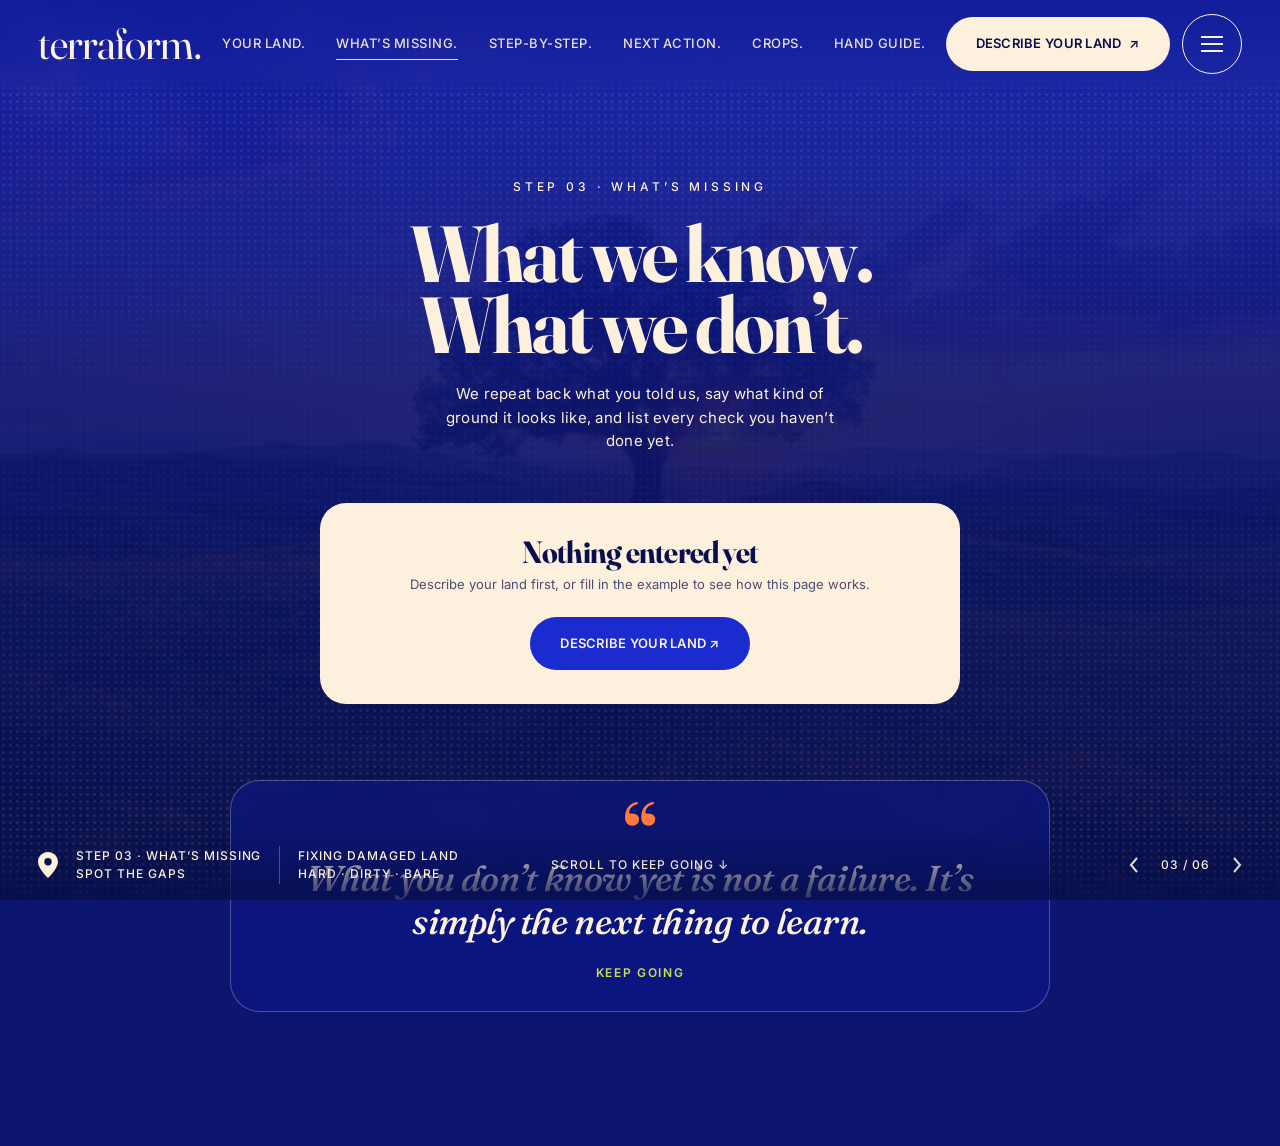
==== frontend/site/analysis.html @ 301af189 "refactor: organize into frontend and backend directories with unified launcher" ====
<!doctype html>
<html lang="en">
<head>
<meta charset="utf-8">
<meta name="viewport" content="width=device-width,initial-scale=1">
<title>What’s missing · Terraform</title>
<meta name="description" content="Terraform: a plain-language guide from bare, damaged ground to a safe first harvest. No lab, no machines, no jargon.">
<link rel="preconnect" href="https://fonts.googleapis.com"><link rel="preconnect" href="https://fonts.gstatic.com" crossorigin>
<link href="https://fonts.googleapis.com/css2?family=Fraunces:opsz,wght@9..144,300..800&family=Inter:wght@400;500;600;700&display=swap" rel="stylesheet">
<link rel="stylesheet" href="assets/css/style.css">
</head>
<body class="dim" data-page="analysis">

<div class="bg" aria-hidden="true"></div>
<header class="top">
  <a class="brand" href="index.html" aria-label="Terraform home">terraform.</a>
  <nav class="nav" aria-label="Primary"><a href="input.html">Your land.</a><a href="analysis.html" aria-current="page">What’s missing.</a><a href="protocol.html">Step-by-step.</a><a href="next-action.html">Next action.</a><a href="crops.html">Crops.</a><a href="#" data-open="guide">Hand guide.</a></nav>
  <div class="top-r">
    <a class="pill hide-s" href="input.html">Describe your land <span aria-hidden="true">↗</span></a>
    <button class="burger" id="burger" aria-label="Open menu"><i></i></button>
  </div>
</header>
<div class="menu" id="menu" role="dialog" aria-label="All pages">
  <div class="menu-top"><a class="brand" href="index.html">terraform.</a><button class="pill-ghost" data-close="menu">Close ✕</button></div>
  <ol><li><a href="index.html">Welcome</a></li><li><a href="input.html">Describe your land</a></li><li><a href="analysis.html">What’s missing</a></li><li><a href="protocol.html">Step-by-step fix</a></li><li><a href="next-action.html">Next action</a></li><li><a href="crops.html">Choose a crop</a></li><li><a href="timeframe.html">How long it takes</a></li><li><a href="planting.html">How to plant</a></li><li><a href="care-harvest.html">Care & harvest</a></li></ol>
  <p style="margin-top:30px"><a class="pill" href="#" data-open="guide">Open the hand guide ✋</a></p>
</div>
<div class="menu" id="guide" role="dialog" aria-label="Hand guide">
  <div class="menu-top"><a class="brand" href="index.html">terraform.</a><button class="pill-ghost" data-close="guide">Close ✕</button></div>
  <h2 class="display h-md" style="margin-bottom:10px">Your hands are the ruler.</h2>
  <p class="lede" style="margin-bottom:24px">This guide never asks for numbers from a machine. Every size is something you can measure with your body.</p>
  <ul class="guide-list"><li><b>A finger-length</b><span>From the tip of your pointing finger to where it meets your hand.</span></li><li><b>A hand’s span</b><span>Spread your hand wide, thumb tip to little-finger tip. About 20 cm.</span></li><li><b>A hand’s depth</b><span>As deep as your hand is long. Used for digging.</span></li><li><b>Knee-high</b><span>From the ground to your knee. About 45–50 cm.</span></li><li><b>Waist-high</b><span>From the ground to your waist. Good for climbing sticks.</span></li><li><b>A pace</b><span>One big step. About 1 metre.</span></li><li><b>A handful / two cupped palms</b><span>What one hand holds / what two hands cupped together hold.</span></li><li><b>A bucketful</b><span>A normal bucket, about 10 litres.</span></li><li><b>A wheelbarrow-load</b><span>A full wheelbarrow.</span></li><li><b>A sun</b><span>One day. “Ten suns” means ten days.</span></li><li><b>A moon</b><span>One moon cycle, about 4 weeks.</span></li><li><b>100 breaths / 500 paces</b><span>Used for short waits and walking times.</span></li></ul>
</div>
<main>
<div class="page-head">
  <div class="eyebrow rv">Step 03 · What’s missing</div>
  <h1 class="display h-lg rv d1" style="margin-top:22px">What we know.<br>What we don’t.</h1>
  <p class="lede rv d2">We repeat back what you told us, say what kind of ground it looks like, and list every check you haven’t done yet.</p>
</div>
<section id="empty" class="card center" hidden style="max-width:640px;margin:0 auto"><h3>Nothing entered yet</h3><p class="sub" style="margin:8px auto 22px">Describe your land first, or fill in the example to see how this page works.</p><a class="pill" style="background:var(--blue);color:var(--cream)" href="input.html">Describe your land ↗</a></section>
<div id="analysis-body">
  <div class="grid" style="grid-template-columns:1fr 1.3fr;margin-bottom:18px;align-items:stretch">
    <div class="card" style="display:flex;gap:24px;align-items:center;flex-wrap:wrap">
      <div class="ring" id="ring"><b>0%</b></div>
      <div style="flex:1;min-width:160px"><span class="sec-no" style="margin:0 0 8px">Checks done</span><h3 id="site-title" style="font-size:28px">Your patch</h3><p class="sub" id="readout" style="margin:8px 0 0"></p></div>
    </div>
    <div class="card verdict" id="verdict"><span class="sec-no" style="color:inherit">Safety verdict</span><h3 id="v-title" style="font-size:clamp(30px,3.4vw,46px);line-height:.95">…</h3><p id="v-text" style="font-size:15px;margin-top:12px;max-width:56ch"></p></div>
  </div>
  <div class="grid" style="grid-template-columns:1fr 1fr;align-items:start">
    <div class="grid" style="gap:18px">
      <section class="card"><span class="sec-no">What you told us</span><h3>Your words, repeated back</h3><p class="sub">Nothing added. Nothing guessed.</p><dl class="kv" id="restate"></dl></section>
      <section class="card lime"><span class="sec-no">What it looks like</span><h3 id="land-name">…</h3><p id="land-blurb" style="font-size:14.5px;margin-top:8px"></p><div class="kv-row"><b>Main problem</b><span id="land-danger"></span></div><div class="kv-row"><b>What to do</b><span id="land-fix"></span></div></section>
      <section class="card"><span class="sec-no">What your checks say</span><h3>Signs from the checks you did</h3><ul class="gaps" id="flags"></ul></section>
    </div>
    <div class="grid" style="gap:18px">
      <section class="card"><span class="sec-no">Not checked yet</span><h3>Checks still to do</h3><p class="sub">Tap one to see how. Each takes a few minutes and needs no tools.</p><div id="unchecked"></div></section>
      <section class="card orange"><span class="sec-no" style="color:var(--blue-ink)">Be honest about limits</span><h3>What these checks can’t tell you</h3><p style="font-size:15px;margin-top:8px">They can’t see hidden poisons such as lead or arsenic, or old farm sprays that have no smell. <b>Never grow root crops straight in unchecked ground.</b> Always grow above it, in a raised bed or container.</p></section>
    </div>
  </div>
  <div class="center" style="display:flex;gap:26px;justify-content:center;align-items:center;margin-top:38px;flex-wrap:wrap"><a class="pill" href="protocol.html">Go to the step-by-step fix <span aria-hidden="true">↗</span></a><a class="link-u" href="input.html">Change what I told you →</a></div>
</div>
<aside class="hope" aria-label="A reminder">
  <span class="hope-mark" aria-hidden="true">“</span>
  <p>What you don’t know yet is not a failure. It’s simply the next thing to learn.</p>
  <span class="caps">Keep going</span>
</aside>
</main>

<footer class="bar">
  <div class="loc"><svg width="20" height="26" viewBox="0 0 20 26" fill="#fdf0dc"><path d="M10 0C4.5 0 0 4.4 0 9.8 0 17 10 26 10 26s10-9 10-16.2C20 4.4 15.5 0 10 0zm0 13.5a3.7 3.7 0 110-7.4 3.7 3.7 0 010 7.4z"/></svg><div>Step 03 · What’s missing<b>Spot the gaps</b></div><i></i><div>Fixing damaged land<b>Hard · Dirty · Bare</b></div></div>
  <div class="mid">Scroll to keep going ↓</div>
  <div class="pager"><a href="input.html" aria-label="Previous step"><svg width="10" height="16" viewBox="0 0 10 16" fill="none" stroke="#fdf0dc" stroke-width="2"><path d="M8 1L2 8l6 7"/></svg></a><span>03 / 06</span><a href="protocol.html" aria-label="Next step"><svg width="10" height="16" viewBox="0 0 10 16" fill="none" stroke="#fdf0dc" stroke-width="2"><path d="M2 1l6 7-6 7"/></svg></a></div>
</footer>
<script src="assets/js/app.js"></script>
</body>
</html>
---- frontend/site/assets/css/style.css ----
/* =========================================================
   TERRAFORM — front-end design system
   Type + palette modelled on the "elsewhere." reference:
   high-contrast display serif (Fraunces) + tracked uppercase
   sans (Inter), electric blue / cream / sunset orange,
   halftone dot texture, pill buttons.
   ========================================================= */
:root{
  --blue:#1a2bd0;
  --blue-deep:#0c1670;
  --blue-ink:#080f4d;
  --cream:#fdf0dc;
  --cream-2:#f6e2c4;
  --orange:#ff7a3d;
  --coral:#f2563a;
  --lime:#c4e04a;
  --leaf:#5aa83a;
  --line:rgba(253,240,220,.28);
  --serif:'Fraunces','DM Serif Display','Playfair Display',Georgia,'Times New Roman',serif;
  --sans:'Inter','Helvetica Neue',Arial,system-ui,sans-serif;
  --gut:clamp(18px,3vw,40px);
  --ease:cubic-bezier(.2,.7,.2,1);
}
*{box-sizing:border-box;margin:0;padding:0}
html{scroll-behavior:smooth}
body{
  font-family:var(--sans);color:var(--cream);background:var(--blue-deep);
  min-height:100vh;-webkit-font-smoothing:antialiased;line-height:1.5;
  padding-bottom:84px;
}
a{color:inherit;text-decoration:none}
button{font:inherit;color:inherit;background:none;border:0;cursor:pointer}
img,svg{display:block;max-width:100%}

/* ---------- backdrop: the single-tree photo, blue-washed + halftone ---------- */
.bg{position:fixed;inset:0;z-index:-3;background:#0c1670 url('../img/tree.jpg') center 62%/cover no-repeat}
.bg::before{ /* electric-blue wash */
  content:"";position:absolute;inset:0;
  background:
    linear-gradient(180deg,rgba(18,34,200,.86) 0%,rgba(20,38,205,.55) 38%,rgba(12,22,120,.35) 62%,rgba(8,15,77,.82) 100%);
}
.bg::after{ /* halftone dots */
  content:"";position:absolute;inset:0;
  background-image:radial-gradient(rgba(253,240,220,.42) 1.1px,transparent 1.6px);
  background-size:7px 7px;
  -webkit-mask-image:linear-gradient(180deg,#000 0%,rgba(0,0,0,.15) 45%,#000 100%);
          mask-image:linear-gradient(180deg,#000 0%,rgba(0,0,0,.15) 45%,#000 100%);
  opacity:.55;
}
body.dim .bg::before{background:linear-gradient(180deg,rgba(14,26,170,.94),rgba(10,18,110,.9) 50%,rgba(8,15,77,.95))}
body.dim .bg::after{opacity:.3}
body.bright .bg::before{
  background:linear-gradient(180deg,rgba(18,34,200,.82) 0%,rgba(20,38,205,.42) 34%,rgba(12,22,120,.06) 62%,rgba(8,15,77,.7) 100%);
}

/* ---------- header ---------- */
.top{
  position:sticky;top:0;z-index:50;display:grid;grid-template-columns:1fr auto 1fr;align-items:center;
  gap:20px;padding:14px var(--gut);
  background:linear-gradient(180deg,rgba(12,22,140,.55),rgba(12,22,140,0));
  backdrop-filter:blur(2px);
}
.brand{font-family:var(--serif);font-size:clamp(30px,3.4vw,44px);font-weight:400;letter-spacing:-.02em;
  font-variation-settings:'opsz' 144,'SOFT' 0;line-height:1;color:var(--cream);justify-self:start}
.nav{display:flex;gap:clamp(14px,2.4vw,36px);font-size:13px;font-weight:500;letter-spacing:.04em;text-transform:uppercase}
.nav a{position:relative;padding:6px 0;opacity:.92}
.nav a::after{content:"";position:absolute;left:0;right:0;bottom:0;height:1px;background:var(--cream);transform:scaleX(0);transform-origin:left;transition:transform .35s var(--ease)}
.nav a:hover::after,.nav a[aria-current="page"]::after{transform:scaleX(1)}
.top-r{display:flex;gap:12px;justify-self:end;align-items:center}
.pill,.pill-ghost{
  display:inline-flex;align-items:center;gap:8px;border-radius:999px;font-size:13px;font-weight:600;letter-spacing:.02em;
  text-transform:uppercase;padding:17px 30px;transition:transform .25s var(--ease),background .25s,color .25s;white-space:nowrap;
}
.pill{background:var(--cream);color:var(--blue-ink)}
.pill:hover{transform:translateY(-2px);background:#fff}
.pill.sm{padding:14px 24px;font-size:12px}
.pill-ghost{border:1px solid var(--cream);color:var(--cream)}
.pill-ghost:hover{background:var(--cream);color:var(--blue-ink)}
.burger{width:60px;height:60px;border:1px solid var(--cream);border-radius:50%;display:grid;place-items:center;transition:background .25s}
.burger:hover{background:rgba(253,240,220,.15)}
.burger i{display:block;width:22px;height:2px;background:var(--cream);box-shadow:0 -7px 0 var(--cream),0 7px 0 var(--cream)}

/* overlay menu */
.menu{position:fixed;inset:0;z-index:80;background:var(--blue);display:none;overflow:auto;padding:22px var(--gut) 60px}
.menu.open{display:block;animation:fade .35s var(--ease)}
.menu::before{content:"";position:absolute;inset:0;z-index:-1;background-image:radial-gradient(rgba(253,240,220,.18) 1.1px,transparent 1.6px);background-size:7px 7px}
.menu-top{display:flex;justify-content:space-between;align-items:center;margin-bottom:34px}
.menu ol{list-style:none;display:grid;grid-template-columns:repeat(auto-fill,minmax(280px,1fr));gap:0 40px;counter-reset:m}
.menu li{border-top:1px solid var(--line)}
.menu li a{display:flex;align-items:baseline;gap:16px;padding:20px 0;font-family:var(--serif);font-size:clamp(26px,3vw,40px);font-weight:600;letter-spacing:-.02em;line-height:1.05;transition:padding .3s var(--ease),color .3s}
.menu li a::before{counter-increment:m;content:counter(m,decimal-leading-zero);font-family:var(--sans);font-size:12px;font-weight:600;letter-spacing:.12em;opacity:.7}
.menu li a:hover{padding-left:14px;color:var(--lime)}
@keyframes fade{from{opacity:0}to{opacity:1}}

/* ---------- type ---------- */
.eyebrow{font-size:12px;font-weight:500;letter-spacing:.32em;text-transform:uppercase}
.display{font-family:var(--serif);font-weight:700;letter-spacing:-.035em;line-height:.9;color:var(--cream);
  font-variation-settings:'opsz' 144,'SOFT' 0}
.h-xl{font-size:clamp(58px,9.4vw,138px)}
.h-lg{font-size:clamp(44px,6.2vw,92px)}
.h-md{font-size:clamp(32px,3.6vw,52px);line-height:.98}
.h-sm{font-size:clamp(22px,2vw,28px);line-height:1.05;letter-spacing:-.02em}
.lede{font-size:15px;letter-spacing:.02em;line-height:1.55;max-width:46ch}
.caps{font-size:12px;font-weight:600;letter-spacing:.14em;text-transform:uppercase}
.link-u{font-size:13px;font-weight:600;letter-spacing:.04em;text-transform:uppercase;border-bottom:1px solid var(--cream);padding-bottom:3px}
.center{text-align:center}

/* ---------- layout ---------- */
main{padding:clamp(22px,4vw,56px) var(--gut) 40px;max-width:1360px;margin:0 auto}
.page-head{text-align:center;margin:clamp(10px,3vw,40px) auto clamp(28px,4vw,52px);max-width:900px}
.page-head .eyebrow{margin-bottom:22px}
.page-head .lede{margin:22px auto 0}
.grid{display:grid;gap:18px}
.g2{grid-template-columns:repeat(2,1fr)}
.g3{grid-template-columns:repeat(3,1fr)}
.g4{grid-template-columns:repeat(4,1fr)}

/* cream cards */
.card{background:var(--cream);color:var(--blue-ink);border-radius:26px;padding:clamp(22px,2.6vw,36px);position:relative}
.card h3{font-family:var(--serif);font-weight:700;letter-spacing:-.025em;line-height:1;font-size:clamp(24px,2.4vw,34px);margin-bottom:6px;font-variation-settings:'opsz' 144}
.card .sub{font-size:13px;opacity:.72;margin-bottom:20px;max-width:60ch}
.card.glass{background:rgba(12,22,140,.55);color:var(--cream);border:1px solid var(--line);backdrop-filter:blur(10px)}
.card.glass h3{color:var(--cream)}
.card.orange{background:var(--orange);color:var(--blue-ink)}
.card.lime{background:var(--lime);color:var(--blue-ink)}

/* forms */
.f-grid{display:grid;grid-template-columns:repeat(2,1fr);gap:16px 18px}
.f-grid .full{grid-column:1/-1}
.field{display:flex;flex-direction:column;gap:7px;min-width:0}
.field label,.lab{font-size:11px;font-weight:700;letter-spacing:.14em;text-transform:uppercase;color:var(--blue-deep)}
.field .hint{font-size:11.5px;opacity:.65;margin-top:-2px}
.in,select.in,textarea.in{
  width:100%;font:500 15px var(--sans);color:var(--blue-ink);background:#fff8ec;border:1.5px solid rgba(8,15,77,.18);
  border-radius:14px;padding:14px 16px;outline:none;transition:border .2s,box-shadow .2s;
}
.in:focus{border-color:var(--blue);box-shadow:0 0 0 4px rgba(26,43,208,.16)}
textarea.in{min-height:120px;resize:vertical}
.in::placeholder{color:rgba(8,15,77,.4)}
.chips{display:flex;flex-wrap:wrap;gap:8px}
.chip{position:relative}
.chip input{position:absolute;opacity:0;inset:0;cursor:pointer}
.chip span{display:inline-block;padding:10px 16px;border-radius:999px;border:1.5px solid rgba(8,15,77,.25);font-size:12.5px;font-weight:600;letter-spacing:.03em;transition:all .2s;background:transparent}
.chip input:checked + span{background:var(--blue);border-color:var(--blue);color:var(--cream)}
.chip input:focus-visible + span{box-shadow:0 0 0 4px rgba(26,43,208,.25)}
.range{display:flex;align-items:center;gap:14px}
.range input{flex:1;accent-color:var(--blue)}
.range output{min-width:46px;text-align:center;font-family:var(--serif);font-weight:700;font-size:26px}
.err{color:var(--coral);font-size:12px;font-weight:600;display:none}
.field.bad .in{border-color:var(--coral)}
.field.bad .err{display:block}
.form-sec{margin-bottom:18px}
.sec-no{font-size:11px;font-weight:700;letter-spacing:.2em;text-transform:uppercase;opacity:.6;margin-bottom:10px;display:block}

/* ---------- fixed bottom bar (hero footer in reference) ---------- */
.bar{
  position:fixed;left:0;right:0;bottom:0;z-index:40;display:grid;grid-template-columns:1fr auto 1fr;align-items:center;gap:16px;
  padding:16px var(--gut);font-size:12px;font-weight:500;letter-spacing:.08em;text-transform:uppercase;
  background:linear-gradient(0deg,rgba(8,15,77,.85),rgba(8,15,77,0));
}
.bar .loc{display:flex;gap:18px;align-items:center}
.bar .loc svg{flex:none}
.bar .loc i{width:1px;height:38px;background:var(--line)}
.bar .loc b{font-weight:500;display:block}
.bar .mid{opacity:.95}
.bar .pager{display:flex;gap:22px;align-items:center;justify-self:end}
.bar .pager a{opacity:.9;transition:transform .25s var(--ease)}
.bar .pager a:hover{transform:scale(1.25)}
.bar .pager .off{opacity:.25;pointer-events:none}

/* ---------- hero (login) ---------- */
.hero{display:grid;grid-template-columns:1.05fr .95fr;gap:clamp(24px,5vw,80px);align-items:center;min-height:calc(100vh - 210px)}
.hero .display{margin:22px 0 26px}
.hero .ctas{display:flex;gap:22px;align-items:center;margin-top:30px;flex-wrap:wrap}
.tabs2{display:inline-flex;background:rgba(8,15,77,.1);border-radius:999px;padding:4px;margin-bottom:22px}
.tabs2 button{padding:10px 22px;border-radius:999px;font-size:12px;font-weight:700;letter-spacing:.1em;text-transform:uppercase;color:var(--blue-ink)}
.tabs2 button.on{background:var(--blue);color:var(--cream)}
.row-between{display:flex;justify-content:space-between;align-items:center;gap:12px;font-size:12.5px}
.row-between a{border-bottom:1px solid currentColor}
.chk{display:flex;gap:9px;align-items:center;font-size:13px;font-weight:500}
.chk input{accent-color:var(--blue);width:16px;height:16px}

/* ---------- stats / meters ---------- */
.stat{padding:20px 22px;border-radius:22px;border:1px solid var(--line);background:rgba(12,22,140,.5);backdrop-filter:blur(8px)}
.stat .n{font-family:var(--serif);font-weight:700;font-size:clamp(36px,4vw,56px);line-height:1;letter-spacing:-.03em}
.stat .l{font-size:11px;letter-spacing:.16em;text-transform:uppercase;margin-top:8px;opacity:.85}
.ring{--p:0;width:170px;height:170px;border-radius:50%;display:grid;place-items:center;flex:none;
  background:conic-gradient(var(--orange) calc(var(--p)*1%),rgba(8,15,77,.14) 0)}
.ring::before{content:"";grid-area:1/1;width:134px;height:134px;border-radius:50%;background:var(--cream)}
.ring b{grid-area:1/1;position:relative;font-family:var(--serif);font-size:42px;font-weight:700;letter-spacing:-.03em}
.tag{display:inline-block;font-size:10.5px;font-weight:700;letter-spacing:.14em;text-transform:uppercase;padding:5px 10px;border-radius:999px;border:1.5px solid currentColor}
.tag.crit{background:var(--coral);border-color:var(--coral);color:#fff}
.tag.rec{background:var(--orange);border-color:var(--orange);color:var(--blue-ink)}
.tag.opt{color:var(--blue)}
.tag.ok{background:var(--leaf);border-color:var(--leaf);color:#fff}

/* gap list */
.gaps{list-style:none;display:grid;gap:10px}
.gap{display:grid;grid-template-columns:auto 1fr auto;gap:16px;align-items:center;padding:16px 18px;border-radius:18px;background:#fff8ec;border:1.5px solid rgba(8,15,77,.1)}
.gap h4{font-size:15px;font-weight:700;letter-spacing:-.005em}
.gap p{font-size:12.5px;opacity:.72;margin-top:2px}
.gap .ico{width:40px;height:40px;border-radius:50%;display:grid;place-items:center;background:var(--blue);color:var(--cream);font-family:var(--serif);font-weight:700}
.gap a{font-size:12px;font-weight:700;letter-spacing:.1em;text-transform:uppercase;color:var(--blue);border-bottom:1.5px solid var(--blue);white-space:nowrap}
.cat-h{display:flex;align-items:center;gap:14px;margin:26px 0 12px}
.cat-h:first-child{margin-top:0}
.cat-h span{font-size:11px;font-weight:700;letter-spacing:.2em;text-transform:uppercase}
.cat-h::after{content:"";flex:1;height:1px;background:rgba(8,15,77,.2)}

table.t{width:100%;border-collapse:collapse;font-size:13.5px}
table.t th{text-align:left;font-size:10.5px;letter-spacing:.16em;text-transform:uppercase;padding:0 12px 10px 0;opacity:.7}
table.t td{padding:14px 12px 14px 0;border-top:1px solid rgba(8,15,77,.16);vertical-align:top}
table.t td:first-child{font-weight:700}

/* ---------- protocol ---------- */
.seg{display:inline-flex;gap:6px;background:rgba(12,22,140,.55);border:1px solid var(--line);border-radius:999px;padding:5px;backdrop-filter:blur(8px)}
.seg button{padding:13px 26px;border-radius:999px;font-size:12px;font-weight:700;letter-spacing:.12em;text-transform:uppercase;transition:all .25s}
.seg button.on{background:var(--cream);color:var(--blue-ink)}
.progress{height:8px;border-radius:99px;background:rgba(253,240,220,.22);overflow:hidden}
.progress i{display:block;height:100%;width:0;background:var(--lime);border-radius:99px;transition:width .5s var(--ease)}
.steps{list-style:none;position:relative;display:grid;gap:14px;counter-reset:s}
.step{background:var(--cream);color:var(--blue-ink);border-radius:24px;display:grid;grid-template-columns:86px 1fr auto;gap:8px 20px;padding:22px 26px;align-items:start;transition:opacity .3s}
.step.done{opacity:.62}
.step.done h3{text-decoration:line-through;text-decoration-thickness:2px}
.step .no{font-family:var(--serif);font-weight:700;font-size:64px;line-height:.85;letter-spacing:-.05em;color:var(--blue)}
.step h3{font-family:var(--serif);font-weight:700;font-size:clamp(24px,2.4vw,32px);letter-spacing:-.025em;line-height:1}
.step .when{font-size:11px;font-weight:700;letter-spacing:.16em;text-transform:uppercase;opacity:.6;margin:6px 0 10px}
.step ul{padding-left:18px;font-size:14px;display:grid;gap:5px}
.step .verify{margin-top:14px;padding:12px 14px;border-radius:14px;background:rgba(26,43,208,.09);font-size:13px}
.step .verify b{font-size:10.5px;letter-spacing:.16em;text-transform:uppercase;display:block;margin-bottom:3px;color:var(--blue)}
.done-btn{width:46px;height:46px;border-radius:50%;border:2px solid var(--blue);display:grid;place-items:center;color:var(--blue);transition:all .2s}
.step.done .done-btn{background:var(--blue);color:var(--cream)}
.step .done-btn svg{opacity:0}
.step.done .done-btn svg{opacity:1}

/* ---------- next action ---------- */
.next-hero{display:grid;grid-template-columns:1.3fr 1fr;gap:18px;margin-bottom:18px}
.kanban{display:grid;grid-template-columns:repeat(3,1fr);gap:18px;align-items:start}
.col h3{display:flex;justify-content:space-between;font-size:12px;font-weight:700;letter-spacing:.18em;text-transform:uppercase;margin-bottom:14px;padding:0 4px}
.task{display:grid;grid-template-columns:auto 1fr;gap:12px;background:var(--cream);color:var(--blue-ink);border-radius:20px;padding:18px;margin-bottom:12px;cursor:pointer;transition:transform .25s var(--ease)}
.task:hover{transform:translateY(-3px)}
.task input{accent-color:var(--blue);width:18px;height:18px;margin-top:3px}
.task h4{font-size:15px;font-weight:700;line-height:1.25}
.task p{font-size:12.5px;opacity:.72;margin-top:4px}
.task .meta{display:flex;gap:8px;margin-top:10px;flex-wrap:wrap}
.task.done h4{text-decoration:line-through;opacity:.55}

/* ---------- crops ---------- */
.filters{display:flex;gap:8px;justify-content:center;flex-wrap:wrap;margin-bottom:28px}
.filters button{padding:12px 22px;border-radius:999px;border:1px solid var(--cream);font-size:12px;font-weight:700;letter-spacing:.12em;text-transform:uppercase;transition:all .2s}
.filters button.on,.filters button:hover{background:var(--cream);color:var(--blue-ink)}
.crops{display:grid;grid-template-columns:repeat(5,1fr);gap:16px}
.crop{position:relative;border-radius:26px;overflow:hidden;background:var(--cream);color:var(--blue-ink);display:flex;flex-direction:column;min-height:340px;transition:transform .35s var(--ease),box-shadow .35s}
.crop:hover{transform:translateY(-6px);box-shadow:0 24px 50px -18px rgba(0,0,40,.7)}
.crop .art{height:150px;position:relative;display:grid;place-items:center;overflow:hidden}
.crop .art::after{content:"";position:absolute;inset:0;background-image:radial-gradient(rgba(253,240,220,.55) 1.1px,transparent 1.6px);background-size:6px 6px;-webkit-mask-image:linear-gradient(135deg,#000,transparent 70%);mask-image:linear-gradient(135deg,#000,transparent 70%)}
.crop .art svg{width:86px;height:86px;position:relative;z-index:1;color:var(--cream)}
.crop .num{position:absolute;top:14px;left:18px;z-index:2;font-size:11px;font-weight:700;letter-spacing:.18em;color:var(--cream)}
.crop .body{padding:18px 20px 16px;display:flex;flex-direction:column;gap:8px;flex:1}
.crop h3{font-family:var(--serif);font-weight:700;letter-spacing:-.03em;font-size:27px;line-height:1;font-variation-settings:'opsz' 144}
.crop h3 a::after{content:"";position:absolute;inset:0;z-index:1}
.crop .sci{font-size:11.5px;font-style:italic;opacity:.65;margin-top:-4px}
.crop p{font-size:12.5px;opacity:.8;line-height:1.45}
.crop .tags{display:flex;gap:6px;flex-wrap:wrap;margin-top:auto}
.crop .tags .tag{font-size:9.5px;padding:4px 8px;color:var(--blue)}
.crop .quick{display:grid;grid-template-columns:1fr 1fr;gap:0;border-top:1px solid rgba(8,15,77,.15);position:relative;z-index:2;margin-top:8px}
.crop .quick a{padding:9px 0;font-size:10.5px;font-weight:700;letter-spacing:.1em;text-transform:uppercase;color:var(--blue);transition:color .2s}
.crop .quick a:hover{color:var(--coral)}
.crop.hide{display:none}

/* ---------- crop detail pages ---------- */
.crumb{font-size:12px;letter-spacing:.14em;text-transform:uppercase;display:flex;gap:10px;justify-content:center;opacity:.9;margin-bottom:20px}
.crumb a{border-bottom:1px solid var(--line)}
.switch{display:flex;gap:6px;overflow:auto;padding:4px 2px 14px;justify-content:center;flex-wrap:wrap}
.switch a{flex:none;padding:8px 14px;border-radius:999px;border:1px solid var(--line);font-size:11.5px;font-weight:600;letter-spacing:.06em;text-transform:uppercase;transition:all .2s}
.switch a:hover{border-color:var(--cream)}
.switch a.on{background:var(--cream);color:var(--blue-ink);border-color:var(--cream)}
.subnav{display:grid;grid-template-columns:repeat(4,1fr);gap:0;border:1px solid var(--cream);border-radius:999px;overflow:hidden;margin:6px auto 30px;max-width:820px;backdrop-filter:blur(8px);background:rgba(12,22,140,.4)}
.subnav a{text-align:center;padding:16px 10px;font-size:12px;font-weight:700;letter-spacing:.12em;text-transform:uppercase;border-right:1px solid var(--line);transition:background .2s}
.subnav a:last-child{border-right:0}
.subnav a:hover{background:rgba(253,240,220,.15)}
.subnav a.on{background:var(--cream);color:var(--blue-ink)}
.facts{display:grid;grid-template-columns:repeat(4,1fr);gap:14px;margin-bottom:18px}
.gantt{display:grid;gap:12px}
.g-row{display:grid;grid-template-columns:190px 1fr 90px;gap:16px;align-items:center}
.g-row .nm{font-weight:700;font-size:14px}
.g-row .nm small{display:block;font-weight:500;opacity:.65;font-size:11.5px;margin-top:2px}
.g-track{position:relative;height:36px;border-radius:99px;background:rgba(8,15,77,.09);overflow:hidden}
.g-bar{position:absolute;top:0;bottom:0;border-radius:99px;display:flex;align-items:center;padding:0 14px;font-size:11px;font-weight:700;letter-spacing:.08em;color:#fff;white-space:nowrap;transform-origin:left;animation:grow .9s var(--ease) both}
@keyframes grow{from{transform:scaleX(0)}}
.g-row .wk{font-size:12px;font-weight:700;text-align:right;letter-spacing:.06em}
.g-scale{display:grid;grid-template-columns:190px 1fr 90px;gap:16px;margin-bottom:6px;font-size:10.5px;letter-spacing:.12em;text-transform:uppercase;opacity:.65}
.g-scale div:nth-child(2){display:flex;justify-content:space-between}
.spec{display:grid;grid-template-columns:repeat(2,1fr);gap:12px}
.spec div{padding:14px 16px;border-radius:16px;background:#fff8ec;border:1.5px solid rgba(8,15,77,.1)}
.spec b{display:block;font-size:10.5px;letter-spacing:.16em;text-transform:uppercase;opacity:.6;margin-bottom:4px}
.spec span{font-family:var(--serif);font-weight:700;font-size:21px;letter-spacing:-.02em;line-height:1.1}
.olist{list-style:none;counter-reset:o;display:grid;gap:12px}
.olist li{counter-increment:o;display:grid;grid-template-columns:44px 1fr;gap:14px;font-size:14px;align-items:start}
.olist li::before{content:counter(o);width:36px;height:36px;border-radius:50%;background:var(--blue);color:var(--cream);display:grid;place-items:center;font-family:var(--serif);font-weight:700;font-size:17px}
.olist li b{display:block;font-size:15px;margin-bottom:2px}
.note{font-size:12px;opacity:.75;margin-top:18px;padding-top:14px;border-top:1px dashed currentColor}
.sec-title{display:flex;align-items:baseline;gap:16px;margin:46px 0 16px}
.sec-title .display{font-size:clamp(34px,4.4vw,64px)}
.sec-title span{font-size:12px;letter-spacing:.2em;text-transform:uppercase}
.callout{display:flex;gap:14px;align-items:flex-start;padding:16px 18px;border-radius:18px;background:var(--orange);color:var(--blue-ink);font-size:13.5px;font-weight:500;margin-top:16px}
.callout svg{flex:none;margin-top:2px}

.foot{text-align:center;font-size:11.5px;letter-spacing:.12em;text-transform:uppercase;opacity:.7;margin:48px 0 0}

/* reveal */
.rv{opacity:0;transform:translateY(18px);animation:rv .8s var(--ease) forwards}
.rv.d1{animation-delay:.08s}.rv.d2{animation-delay:.16s}.rv.d3{animation-delay:.24s}.rv.d4{animation-delay:.32s}
@keyframes rv{to{opacity:1;transform:none}}
@media (prefers-reduced-motion:reduce){*{animation:none!important;transition:none!important}.rv{opacity:1;transform:none}}

/* ---------- responsive ---------- */
@media (max-width:1180px){.crops{grid-template-columns:repeat(3,1fr)}.nav{display:none}.top{grid-template-columns:1fr auto}}
@media (max-width:900px){
  .hero,.next-hero,.g2,.kanban{grid-template-columns:1fr}
  .g3,.g4,.facts{grid-template-columns:repeat(2,1fr)}
  .crops{grid-template-columns:repeat(2,1fr)}
  .step{grid-template-columns:56px 1fr}.step .no{font-size:44px}.step .done-btn{grid-column:2;justify-self:start}
  .g-row,.g-scale{grid-template-columns:1fr}.g-row .wk{text-align:left}.g-scale{display:none}
  .subnav{grid-template-columns:repeat(2,1fr);border-radius:26px}.subnav a:nth-child(2){border-right:0}.subnav a:nth-child(-n+2){border-bottom:1px solid var(--line)}
  .bar{grid-template-columns:1fr auto}.bar .mid{display:none}
  .pill.hide-s{display:none}
}
@media (max-width:560px){
  .f-grid,.spec{grid-template-columns:1fr}.crops,.g3,.g4,.facts{grid-template-columns:1fr}
  .bar .loc i,.bar .loc div:last-child{display:none}
  .ring{width:130px;height:130px}.ring::before{width:102px;height:102px}.ring b{font-size:32px}
}

/* refinements */
.hero .display{font-size:clamp(52px,7.4vw,116px)}
.hero{min-height:calc(100vh - 230px)}
.crop .quick{padding:0 20px}
.stat{display:flex;flex-direction:column;justify-content:center}

/* welcome (no login) */
.hero.solo{grid-template-columns:1fr;justify-items:center;min-height:calc(100vh - 260px)}
.hero.solo .display{font-size:clamp(56px,9.4vw,138px)}
.hero.solo .ctas{margin-top:34px}
/* hope quote band */
.hope{max-width:820px;margin:clamp(40px,6vw,80px) auto 10px;text-align:center;padding:34px 30px 28px;border-radius:30px;
  background:rgba(12,22,140,.55);border:1px solid var(--line);backdrop-filter:blur(10px);position:relative}
.hope-mark{display:block;font-family:var(--serif);font-weight:700;font-size:72px;line-height:.5;height:34px;color:var(--orange)}
.hope p{font-family:var(--serif);font-weight:500;font-style:italic;font-size:clamp(22px,2.8vw,36px);line-height:1.2;letter-spacing:-.015em;color:var(--cream);margin:8px auto 16px;max-width:30ch}
.hope .caps{color:var(--lime)}

/* ===== plain-language edition ===== */
.guide-list{list-style:none;display:grid;grid-template-columns:repeat(auto-fill,minmax(300px,1fr));gap:0 40px;max-width:1100px}
.guide-list li{display:grid;grid-template-columns:200px 1fr;gap:16px;padding:16px 0;border-top:1px solid var(--line);font-size:14px}
.guide-list b{font-family:var(--serif);font-size:22px;letter-spacing:-.02em;font-weight:600;line-height:1.1}
@media (max-width:560px){.guide-list li{grid-template-columns:1fr;gap:4px}}
.rules{display:grid;grid-template-columns:repeat(4,1fr);gap:14px;margin:10px auto 0}
.rule{padding:22px;border-radius:22px;background:rgba(12,22,140,.55);border:1px solid var(--line);backdrop-filter:blur(10px)}
.rule h3{font-family:var(--serif);font-weight:700;font-size:24px;letter-spacing:-.025em;line-height:1.05;margin:8px 0}
.rule p{font-size:13.5px;opacity:.9}
@media (max-width:900px){.rules{grid-template-columns:repeat(2,1fr)}}
@media (max-width:560px){.rules{grid-template-columns:1fr}}
.field .how{font-size:10.5px;letter-spacing:.1em;color:var(--blue);border-bottom:1px solid currentColor;margin-left:6px;font-weight:700}
.verdict{display:flex;flex-direction:column;justify-content:center}
.verdict.danger{background:var(--coral);color:#fff}
.verdict.careful{background:var(--orange);color:var(--blue-ink)}
.verdict h3{color:inherit}
dl.kv{display:grid;grid-template-columns:140px 1fr;gap:0;font-size:14px}
dl.kv dt{font-size:10.5px;font-weight:700;letter-spacing:.14em;text-transform:uppercase;opacity:.65;padding:12px 12px 12px 0;border-top:1px solid rgba(8,15,77,.14)}
dl.kv dd{padding:11px 0;border-top:1px solid rgba(8,15,77,.14)}
dl.kv dd i{opacity:.5}
.kv-row{display:grid;grid-template-columns:110px 1fr;gap:12px;padding:12px 0;border-top:1px solid rgba(8,15,77,.25);font-size:14px;margin-top:10px}
.kv-row b{font-size:10.5px;letter-spacing:.14em;text-transform:uppercase;opacity:.7}
details.how{border-top:1px solid rgba(8,15,77,.16);padding:4px 0}
details.how summary{cursor:pointer;font-weight:700;font-size:15px;padding:12px 0;list-style:none;display:flex;justify-content:space-between;gap:12px}
details.how summary::after{content:"+";font-family:var(--serif);font-size:22px;line-height:1}
details.how[open] summary::after{content:"–"}
details.how p{font-size:14px;margin:0 0 10px;opacity:.85}
details.how a{display:inline-block;margin-bottom:12px}
.recipe{display:grid;gap:10px;margin-top:14px}
.recipe div{display:grid;grid-template-columns:54px 1fr;gap:14px;align-items:center;font-size:14.5px}
.recipe b{font-family:var(--serif);font-weight:700;font-size:44px;line-height:1;letter-spacing:-.04em}
.ready-grid{display:grid;grid-template-columns:repeat(3,1fr);gap:14px}
.ready{display:grid;grid-template-columns:auto 1fr;gap:14px;padding:18px;border-radius:20px;background:#fff8ec;border:1.5px solid rgba(8,15,77,.12);cursor:pointer;transition:border .2s,background .2s}
.ready.on{border-color:var(--leaf);background:#f2fbe0}
.ready input{width:22px;height:22px;accent-color:var(--leaf);margin-top:3px}
.ready h4{font-family:var(--serif);font-size:24px;font-weight:700;letter-spacing:-.02em;line-height:1.05;margin:4px 0 8px}
.ready p{font-size:13.5px}
.ready .pass{margin-top:8px;opacity:.85}
@media (max-width:900px){.ready-grid{grid-template-columns:1fr}}
.callout.good{background:var(--lime)}
.mile{list-style:none;display:grid;grid-template-columns:repeat(4,1fr);gap:14px;margin-top:14px}
.mile li{padding:16px;border-radius:18px;border:1px solid var(--line);font-size:13.5px}
.mile b{display:block;font-family:var(--serif);font-size:22px;letter-spacing:-.02em;margin-bottom:6px;color:var(--lime)}
@media (max-width:900px){.mile{grid-template-columns:repeat(2,1fr)}}
@media (max-width:560px){.mile{grid-template-columns:1fr}}
.rot{list-style:none;display:grid;gap:10px}
.rot li{padding:14px 16px;border-radius:16px;border:1.5px solid rgba(8,15,77,.25);font-size:13.5px;position:relative}
.rot li b{display:block;font-size:15px}
.rot li.on{background:var(--blue-ink);color:var(--cream);border-color:var(--blue-ink)}
.rot li.next{background:var(--cream);border-color:var(--blue-ink);border-width:2px}
.rot li em{position:absolute;right:14px;top:14px;font-style:normal;font-size:10px;font-weight:700;letter-spacing:.14em;text-transform:uppercase}
.tbl-wrap{overflow-x:auto}
table.t.on-dark td{border-top-color:var(--line)}
table.t.on-dark th{opacity:.8}
table.t td{min-width:140px}
.crop .sci{font-style:normal;letter-spacing:.02em}
.rules+.hope{margin-top:36px}
[hidden]{display:none!important}
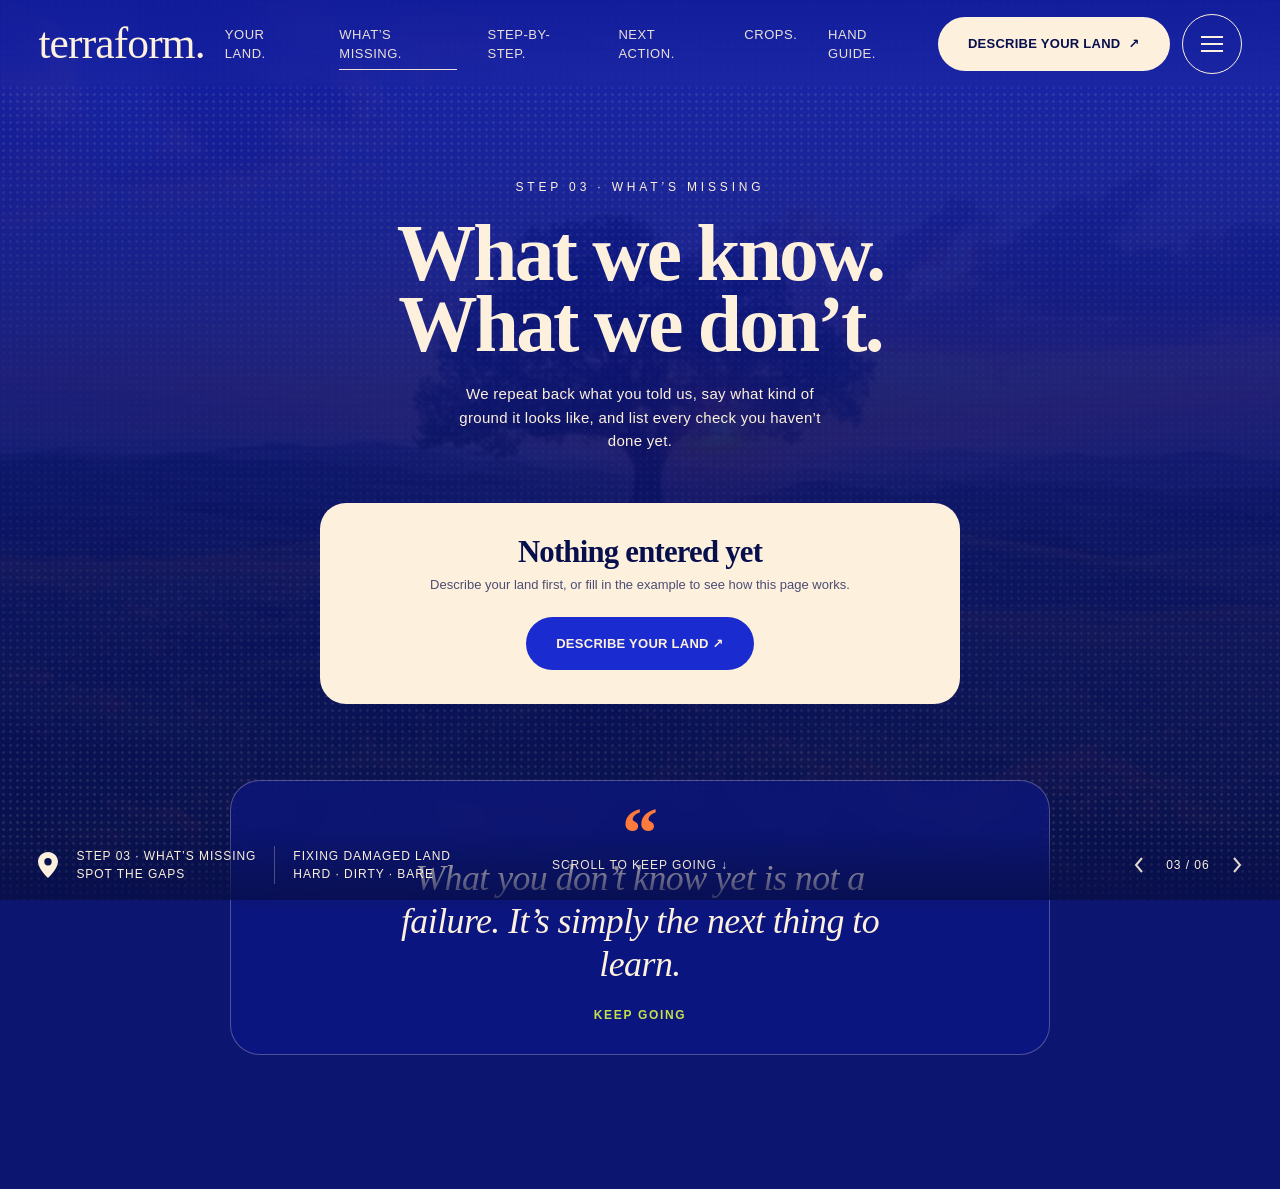
==== commit 5a7e2935: "perf(offline): eliminate all external online font and network dependencies for 100% offline isolatio" ====
--- a/frontend/site/analysis.html
+++ b/frontend/site/analysis.html
@@ -5,8 +5,6 @@
 <meta name="viewport" content="width=device-width,initial-scale=1">
 <title>What’s missing · Terraform</title>
 <meta name="description" content="Terraform: a plain-language guide from bare, damaged ground to a safe first harvest. No lab, no machines, no jargon.">
-<link rel="preconnect" href="https://fonts.googleapis.com"><link rel="preconnect" href="https://fonts.gstatic.com" crossorigin>
-<link href="https://fonts.googleapis.com/css2?family=Fraunces:opsz,wght@9..144,300..800&family=Inter:wght@400;500;600;700&display=swap" rel="stylesheet">
 <link rel="stylesheet" href="assets/css/style.css">
 </head>
 <body class="dim" data-page="analysis">
@@ -30,6 +28,9 @@
   <h2 class="display h-md" style="margin-bottom:10px">Your hands are the ruler.</h2>
   <p class="lede" style="margin-bottom:24px">This guide never asks for numbers from a machine. Every size is something you can measure with your body.</p>
   <ul class="guide-list"><li><b>A finger-length</b><span>From the tip of your pointing finger to where it meets your hand.</span></li><li><b>A hand’s span</b><span>Spread your hand wide, thumb tip to little-finger tip. About 20 cm.</span></li><li><b>A hand’s depth</b><span>As deep as your hand is long. Used for digging.</span></li><li><b>Knee-high</b><span>From the ground to your knee. About 45–50 cm.</span></li><li><b>Waist-high</b><span>From the ground to your waist. Good for climbing sticks.</span></li><li><b>A pace</b><span>One big step. About 1 metre.</span></li><li><b>A handful / two cupped palms</b><span>What one hand holds / what two hands cupped together hold.</span></li><li><b>A bucketful</b><span>A normal bucket, about 10 litres.</span></li><li><b>A wheelbarrow-load</b><span>A full wheelbarrow.</span></li><li><b>A sun</b><span>One day. “Ten suns” means ten days.</span></li><li><b>A moon</b><span>One moon cycle, about 4 weeks.</span></li><li><b>100 breaths / 500 paces</b><span>Used for short waits and walking times.</span></li></ul>
+  <h2 class="display h-md" style="margin:36px 0 10px">In-field hand checks.</h2>
+  <p class="lede" style="margin-bottom:24px">No lab needed. Test your patch right now with your eyes, hands, a stick, and rainwater.</p>
+  <ul class="guide-list"><li><b>Dig a hand’s depth</b><span>Dig a hole a hand’s depth deep. Look underneath: is it clean soil, rubble, smelly/stained earth, or rock hard?</span></li><li><b>Smell after rain</b><span>Crouch down after rain. Earthy is healthy; sour, rotten egg, or fuel smell warns of poison.</span></li><li><b>Water drainage</b><span>Watch rain puddles. Fast soaking is good; sitting for days means waterlogged roots.</span></li><li><b>Squeeze test</b><span>Squeeze damp soil. Breadcrumbs = good loam; ribbon longer than 2 thumb joints = heavy clay; runs loose = sand.</span></li><li><b>Squish test</b><span>Squeeze wet handful hard. Springy like a sponge = living soil; rock hard = exhausted; slimy = suffocating.</span></li><li><b>Stick push test</b><span>Push a thumb-thick green stick straight down with body weight. Less than a hand-width = ground is packed too hard for roots.</span></li><li><b>Rainwater jar test</b><span>Shake a handful of soil in a clear jar of rainwater. Wait 100 breaths. Check for oily rainbow sheen or fuel smells.</span></li><li><b>Sprout test</b><span>Plant bean seeds in site cup vs clean soil cup side-by-side. Curled or blackened leaf tips warn of toxins.</span></li></ul>
 </div>
 <main>
 <div class="page-head">
@@ -46,6 +47,27 @@
     </div>
     <div class="card verdict" id="verdict"><span class="sec-no" style="color:inherit">Safety verdict</span><h3 id="v-title" style="font-size:clamp(30px,3.4vw,46px);line-height:.95">…</h3><p id="v-text" style="font-size:15px;margin-top:12px;max-width:56ch"></p></div>
   </div>
+  <section class="card glass" id="ai-reasoning-card" hidden style="margin-bottom:18px;border:1px solid rgba(196,224,74,0.4)">
+    <div style="display:flex;justify-content:space-between;align-items:center;flex-wrap:wrap;gap:8px">
+      <span class="sec-no" style="color:var(--lime);margin:0">🤖 TERRAFORM AI REASONING ENGINE (LIVE)</span>
+      <span class="tag" style="background:var(--lime);color:var(--ink);font-weight:700">CONNECTED</span>
+    </div>
+    <h3 id="ai-arch-name" style="margin-top:10px;font-size:24px">Analyzing ground data…</h3>
+    <div class="grid" style="grid-template-columns:1fr 1fr;gap:16px;margin-top:14px">
+      <div>
+        <h4 style="font-size:14px;color:var(--coral);text-transform:uppercase;letter-spacing:1px">⚠️ Critical Unknowns:</h4>
+        <ul id="ai-unknowns" style="margin:8px 0 0 18px;font-size:14px;color:var(--cream);line-height:1.5"></ul>
+      </div>
+      <div>
+        <h4 style="font-size:14px;color:var(--lime);text-transform:uppercase;letter-spacing:1px">🌱 Environmental Clues:</h4>
+        <div id="ai-clues" style="margin-top:8px;font-size:14px;color:var(--cream);line-height:1.5"></div>
+      </div>
+    </div>
+    <div style="margin-top:14px;padding:12px;background:rgba(242,86,58,0.15);border-radius:8px;border-left:3px solid var(--coral)">
+      <b style="font-size:13px;color:var(--coral);text-transform:uppercase">Strict Precautionary Scope:</b>
+      <p id="ai-scope" style="margin:4px 0 0;font-size:13.5px;color:var(--cream)"></p>
+    </div>
+  </section>
   <div class="grid" style="grid-template-columns:1fr 1fr;align-items:start">
     <div class="grid" style="gap:18px">
       <section class="card"><span class="sec-no">What you told us</span><h3>Your words, repeated back</h3><p class="sub">Nothing added. Nothing guessed.</p><dl class="kv" id="restate"></dl></section>
--- a/frontend/site/assets/css/style.css
+++ b/frontend/site/assets/css/style.css
@@ -16,8 +16,8 @@
   --lime:#c4e04a;
   --leaf:#5aa83a;
   --line:rgba(253,240,220,.28);
-  --serif:'Fraunces','DM Serif Display','Playfair Display',Georgia,'Times New Roman',serif;
-  --sans:'Inter','Helvetica Neue',Arial,system-ui,sans-serif;
+  --serif:'Fraunces',-apple-system-ui-serif,'Charter','Bitstream Charter','Cambria','Georgia','Palatino','Playfair Display','Times New Roman',serif;
+  --sans:'Inter',-apple-system,BlinkMacSystemFont,'Segoe UI',Roboto,'Oxygen','Ubuntu','Cantarell','Fira Sans','Droid Sans','Helvetica Neue',Arial,system-ui,sans-serif;
   --gut:clamp(18px,3vw,40px);
   --ease:cubic-bezier(.2,.7,.2,1);
 }
@@ -359,7 +359,7 @@
 .rule p{font-size:13.5px;opacity:.9}
 @media (max-width:900px){.rules{grid-template-columns:repeat(2,1fr)}}
 @media (max-width:560px){.rules{grid-template-columns:1fr}}
-.field .how{font-size:10.5px;letter-spacing:.1em;color:var(--blue);border-bottom:1px solid currentColor;margin-left:6px;font-weight:700}
+.field .how{font-size:10.5px;letter-spacing:.1em;color:var(--blue);border-bottom:1px solid currentColor;margin-left:6px;font-weight:700;cursor:pointer}
 .verdict{display:flex;flex-direction:column;justify-content:center}
 .verdict.danger{background:var(--coral);color:#fff}
 .verdict.careful{background:var(--orange);color:var(--blue-ink)}
@@ -406,3 +406,11 @@
 .crop .sci{font-style:normal;letter-spacing:.02em}
 .rules+.hope{margin-top:36px}
 [hidden]{display:none!important}
+
+@keyframes autofill-glow {
+  0% { background: rgba(196, 224, 74, 0.45); box-shadow: 0 0 12px rgba(196, 224, 74, 0.6); }
+  100% { background: inherit; box-shadow: none; }
+}
+.autofilled {
+  animation: autofill-glow 1.8s ease-out;
+}
